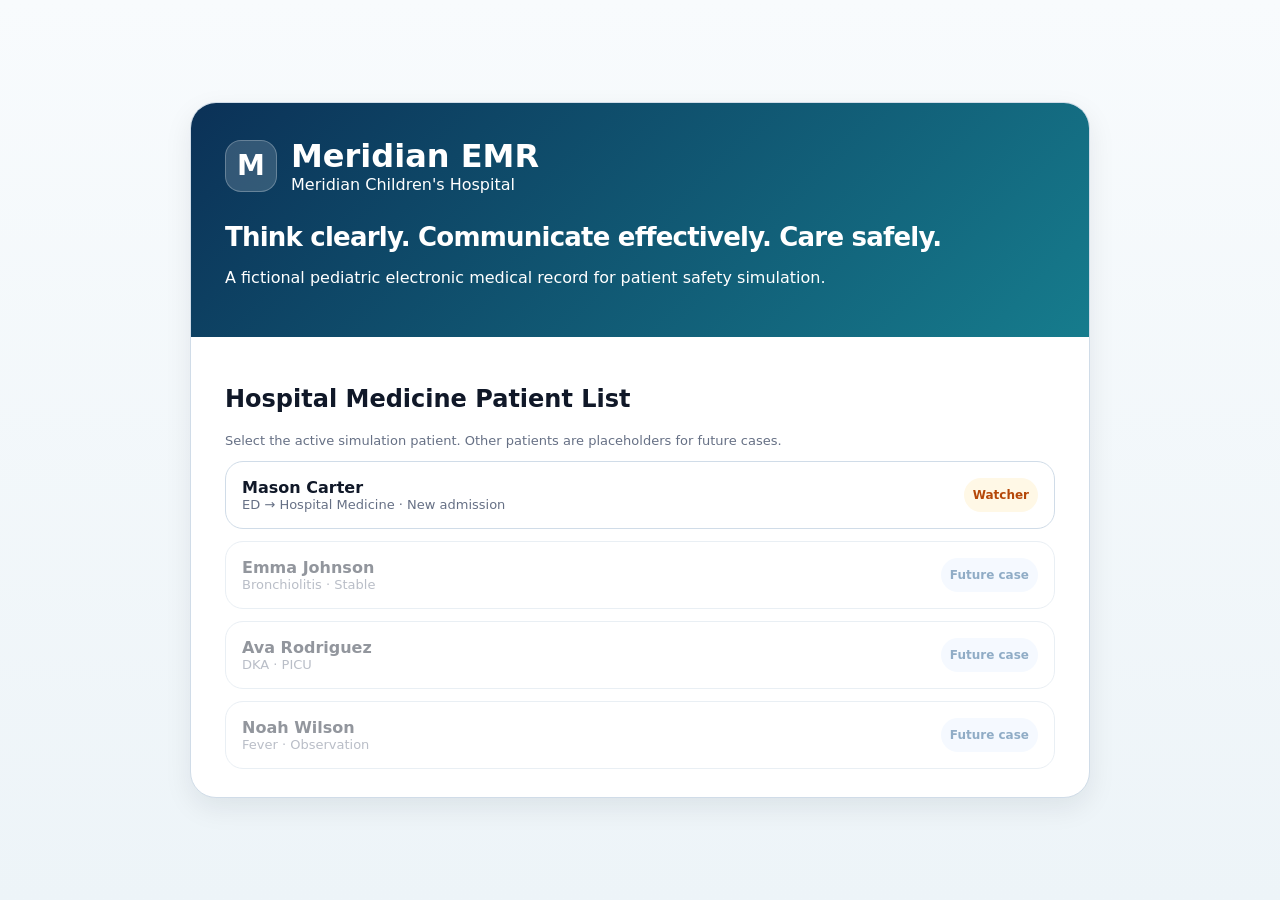
==== index.html @ d7970d20 "Add files via upload" ====
<!doctype html>
<html lang="en">
<head>
  <meta charset="utf-8">
  <meta name="viewport" content="width=device-width, initial-scale=1">
  <title>Meridian EMR v3.0</title>
  <link rel="stylesheet" href="style.css">
</head>
<body>
  <div id="app"></div>
  <script src="data.js"></script>
  <script src="app.js"></script>
</body>
</html>
---- style.css ----
:root{
  --ink:#101828;--muted:#667085;--bg:#f3f6f9;--card:#fff;--line:#d0dce8;
  --navy:#0b3157;--blue:#1f66c1;--teal:#167c8d;--sky:#eaf6fb;
  --red:#d92d20;--green:#079455;--amber:#b54708;--purple:#6941c6;
  --shadow:0 10px 28px rgba(16,24,40,.08)
}
*{box-sizing:border-box}body{margin:0;background:linear-gradient(#f8fbfd,#edf4f8);color:var(--ink);font-family:Inter,system-ui,-apple-system,Segoe UI,Roboto,Arial,sans-serif}button{font:inherit}
.login{min-height:100vh;display:grid;place-items:center;padding:24px}.login-card{width:min(900px,100%);background:white;border:1px solid var(--line);border-radius:26px;box-shadow:var(--shadow);overflow:hidden}.login-hero{padding:34px;background:linear-gradient(135deg,var(--navy),var(--teal));color:white}.brand-login{display:flex;gap:14px;align-items:center}.logo{width:52px;height:52px;border-radius:16px;background:rgba(255,255,255,.16);display:grid;place-items:center;border:1px solid rgba(255,255,255,.25);font-weight:900;font-size:28px}.login h1{margin:0;font-size:32px}.tagline{font-size:26px;font-weight:850;margin:28px 0 6px;letter-spacing:-.03em}.login-body{padding:28px 34px}.patient-list{display:grid;gap:12px}.patient-tile{border:1px solid var(--line);border-radius:18px;padding:16px;display:flex;justify-content:space-between;cursor:pointer;background:#fff}.patient-tile:hover{border-color:#8fbfcb;box-shadow:0 8px 20px rgba(16,24,40,.08)}.patient-tile.disabled{opacity:.45;cursor:not-allowed}.muted{color:var(--muted);font-size:13px}
.app{min-height:100vh}.topbar{height:58px;background:#fbfdff;border-bottom:1px solid #b9c8d8;display:flex;align-items:stretch;justify-content:space-between;position:sticky;top:0;z-index:20;box-shadow:0 2px 10px rgba(16,24,40,.06)}.brand{display:flex;align-items:center;gap:10px;padding:0 18px;min-width:268px;border-right:1px solid var(--line);cursor:pointer}.brand-mark{width:34px;height:34px;border-radius:10px;background:linear-gradient(135deg,var(--navy),var(--teal));color:white;display:grid;place-items:center;font-weight:900}.brand-title{font-weight:950;line-height:1.05}.brand-title small{display:block;color:var(--muted);font-weight:650;font-size:11px;margin-top:3px}.top-right{display:flex;align-items:center;gap:12px;padding:0 16px}.phase-buttons{display:flex;gap:6px;flex-wrap:wrap;justify-content:flex-end}.phase-buttons button{border:1px solid #adc0d1;background:white;color:var(--navy);border-radius:8px;padding:7px 14px;font-size:12px;font-weight:850;cursor:pointer}.phase-buttons button.active{background:var(--navy);color:white}.faculty-btn,.primary{border:1px solid var(--blue);background:var(--blue);color:white;border-radius:8px;padding:8px 12px;font-weight:850;cursor:pointer}
.folder-tabs{height:48px;background:#f3f7fb;border-bottom:1px solid #b9c8d8;display:flex;align-items:end;padding:0 18px;overflow-x:auto}.folder-tabs button{min-width:104px;margin-right:2px;padding:11px 13px 10px;border:1px solid #b7c6d6;border-bottom:0;border-radius:12px 12px 0 0;background:linear-gradient(#fff,#eaf0f6);font-weight:850;cursor:pointer;color:#102a43}.folder-tabs button.active{background:white;border-top:3px solid var(--teal);padding-top:9px;color:#064e7b}.count{display:inline-grid;place-items:center;min-width:18px;height:18px;border-radius:99px;background:#e7eef8;color:#234a73;font-size:11px;font-weight:850;margin-left:5px}
.patient-banner{background:white;border-bottom:1px solid var(--line);padding:10px 16px;display:grid;grid-template-columns:300px 1fr;gap:16px}.patient-left{display:grid;grid-template-columns:88px 1fr;gap:14px}.photo{width:88px;height:88px;border-radius:10px;overflow:hidden;border:1px solid var(--line);background:#eef6fb}.photo img{width:100%;height:100%;object-fit:cover}.photo svg{width:100%;height:100%}.patient-name h2{margin:2px 0 8px;font-size:28px;letter-spacing:-.035em}.demo-grid{display:grid;grid-template-columns:70px 1fr;gap:4px 8px;font-size:13px}.demo-grid b{font-weight:850}.banner-card{border:1px solid var(--line);border-radius:12px;background:#fbfdff;overflow:hidden}.banner-top{display:grid;grid-template-columns:repeat(8,1fr);border-bottom:1px solid var(--line)}.banner-item{padding:8px 10px;border-right:1px solid var(--line);min-height:58px}.banner-item:last-child{border-right:0}.banner-item span{display:block;color:var(--muted);font-size:10px;text-transform:uppercase;letter-spacing:.08em;font-weight:950}.banner-item strong{display:block;margin-top:6px}.vital-strip{display:grid;grid-template-columns:repeat(6,1fr);padding:6px 10px}.vital span{display:inline;color:var(--muted);font-size:12px;margin-right:5px}.vital strong{font-size:14px}.pill{display:inline-flex;align-items:center;border-radius:999px;padding:4px 9px;font-size:12px;font-weight:900;background:#e9f3ff;color:#0b4a83}.pill.red{background:#fff1f0;color:var(--red)}.pill.green{background:#eafaf2;color:var(--green)}.pill.yellow{background:#fff8e6;color:var(--amber)}
.layout{display:grid;grid-template-columns:275px minmax(0,1fr) 350px;gap:14px;padding:14px}.card{background:white;border:1px solid var(--line);border-radius:14px;box-shadow:0 2px 8px rgba(16,24,40,.04);overflow:hidden;margin-bottom:14px}.card-head{padding:11px 14px;background:#fbfdff;border-bottom:1px solid var(--line);display:flex;justify-content:space-between;align-items:center}.card-head h3{margin:0;font-size:13px;color:#0b3c69;text-transform:uppercase;letter-spacing:.03em}.card-body{padding:14px}.main-title{display:flex;justify-content:space-between;gap:12px;align-items:flex-start;margin-bottom:10px}.main-title h2{margin:0;font-size:24px}.main-title p{margin:4px 0 0;color:var(--muted)}.prompt{background:#f1fbfd;border:1px solid #b8dbe4;border-radius:10px;padding:10px 12px;font-weight:760;color:#123f4c;margin-bottom:12px}.auth-q{border-left:4px solid var(--teal);background:#fff;padding:10px 12px;border-radius:10px;border-top:1px solid var(--line);border-right:1px solid var(--line);border-bottom:1px solid var(--line);margin-bottom:12px;font-weight:850}.chart-nav button{width:100%;border:0;border-bottom:1px solid #edf2f7;background:#fff;text-align:left;padding:11px 14px;font-weight:800;cursor:pointer;display:flex;justify-content:space-between}.chart-nav button.active{background:#eaf6fb;border-left:4px solid var(--blue);padding-left:10px;color:#0b4a83}
.summary-grid{display:grid;grid-template-columns:1fr 1fr 1fr 1fr;gap:0;border:1px solid var(--line);border-radius:12px;overflow:hidden}.mini{background:#fff;padding:14px;border-right:1px solid var(--line)}.mini:last-child{border-right:0}.mini h4{margin:0 0 10px;text-transform:uppercase;font-size:12px;color:#0b3c69;letter-spacing:.04em}.mini ul{padding-left:18px;margin:0}.mini li{margin:7px 0}.two-col{display:grid;grid-template-columns:1fr 1fr;gap:0;border:1px solid var(--line);border-radius:12px;overflow:hidden;margin-top:12px}.two-col .mini{border-right:1px solid var(--line)}
.table{width:100%;border-collapse:collapse;font-size:13px}.table th,.table td{padding:10px;border-bottom:1px solid #e8eef3;text-align:left;vertical-align:top}.table th{font-size:10px;text-transform:uppercase;letter-spacing:.07em;color:var(--muted);background:#fbfdff}.flag-critical,.flag-high,.flag-low{color:var(--red);font-weight:950}.flag-prelim,.flag-pending{color:var(--amber);font-weight:950}
.note-list{display:grid;gap:8px}.note-card{border:1px solid var(--line);border-radius:12px;background:white;overflow:hidden}.note-summary{display:grid;grid-template-columns:28px 1.4fr .8fr .8fr;gap:10px;align-items:center;padding:12px;cursor:pointer}.note-summary:hover{background:#fbfdff}.note-title{font-weight:900;color:#0b3157}.note-meta{font-size:12px;color:var(--muted)}.note-preview{grid-column:2/-1;color:#344054;font-size:13px;margin-top:-4px}.note-detail{padding:14px 16px;border-top:1px solid #edf2f7;white-space:pre-wrap;line-height:1.48;background:#fff}.note-icon{color:var(--blue);font-weight:950}.note-tag{display:inline-block;border-radius:999px;background:#eef4ff;color:#1849a9;font-size:11px;font-weight:850;padding:3px 8px;margin-left:8px}
.results-grid{display:grid;grid-template-columns:repeat(2,minmax(260px,1fr));gap:12px}.result-trend{margin-top:12px;border:1px solid var(--line);border-radius:12px;overflow:hidden}.micro-status{border-left:4px solid var(--amber);padding:10px 12px;background:#fff8e6;border-radius:10px;margin-bottom:12px;font-weight:850}.micro-status.critical{border-color:var(--red);background:#fff1f0;color:#7a271a}
.order-list{display:grid;gap:8px}.order-card{border:1px solid var(--line);border-radius:12px;padding:12px;background:#fff;display:grid;grid-template-columns:1fr auto;gap:10px}.order-title{font-weight:950;color:#0b3157}.order-sub{font-size:12px;color:var(--muted);margin-top:3px}.order-type{font-size:11px;font-weight:850;text-transform:uppercase;color:var(--muted)}.status{font-size:11px;border-radius:6px;padding:4px 8px;height:max-content;font-weight:900;background:#eafaf2;color:var(--green)}.status.missing{background:#fff1f0;color:var(--red)}.status.completed{background:#e9f3ff;color:#0b4a83}.status.process{background:#fff8e6;color:var(--amber)}
.mar-grid{overflow:auto}.mar-table{min-width:780px;width:100%;border-collapse:separate;border-spacing:0;font-size:13px}.mar-table th{background:#f8fbfd;color:#475467;text-transform:uppercase;font-size:10px;letter-spacing:.07em;border-bottom:1px solid var(--line);padding:10px;text-align:left}.mar-table td{border-bottom:1px solid #edf2f7;padding:12px 10px}.med-name{font-weight:950;color:#0b3157}.med-time{font-weight:900;color:#0e6271}
.flow-wrap{overflow-x:auto;border:1px solid var(--line);border-radius:12px}.flowsheet{min-width:760px;width:100%;border-collapse:separate;border-spacing:0;font-size:13px}.flowsheet th{background:#f8fbfd;color:#475467;text-transform:uppercase;font-size:10px;letter-spacing:.07em;border-bottom:1px solid var(--line);padding:10px;text-align:center}.flowsheet th:first-child{text-align:left;position:sticky;left:0;background:#f8fbfd;z-index:1}.flowsheet td{border-bottom:1px solid #edf2f7;padding:10px;text-align:center}.flowsheet td:first-child{font-weight:850;text-align:left;position:sticky;left:0;background:white;z-index:1}.abn{background:#fff4ed;color:#9a3412;font-weight:850}.crit{background:#fff1f0;color:#b42318;font-weight:950}.trend-grid{display:grid;grid-template-columns:repeat(2,minmax(260px,1fr));gap:12px}.trend{border:1px solid var(--line);border-radius:12px;padding:12px;background:white}.trend-top{display:flex;justify-content:space-between;font-weight:900}.trend-top small{color:var(--muted)}.chart{width:100%;height:125px;overflow:visible}.axis{stroke:#d7e1ea;stroke-width:1}.line-red{fill:none;stroke:#e11d2e;stroke-width:3}.line-blue{fill:none;stroke:#2367d1;stroke-width:3}.dot-red{fill:#e11d2e}.dot-blue{fill:#2367d1}.lab{font-size:10px;fill:#42526a;font-weight:800}.xlab{font-size:9px;fill:#667085}
.growth-wrap{display:grid;grid-template-columns:1.3fr .7fr;gap:14px}.growth-chart{border:1px solid var(--line);border-radius:12px;background:#fff;padding:12px}.growth-dot{fill:#1f66c1}.growth-dot-current{fill:#d92d20}.growth-line{stroke:#98a2b3;stroke-width:2;fill:none;stroke-dasharray:5 4}.growth-axis{stroke:#d0dce8;stroke-width:1}.growth-label{font-size:10px;fill:#475467}.growth-warning{background:#fff1f0;border:1px solid #fecdca;color:#7a271a;border-radius:12px;padding:12px;font-weight:850}
.msg{border-bottom:1px solid #edf2f7;padding:12px 4px}.msg:last-child{border-bottom:0}.msg-head{display:grid;grid-template-columns:36px 1fr auto;gap:10px;align-items:start}.avatar{width:34px;height:34px;border-radius:50%;display:grid;place-items:center;color:white;font-size:10px;font-weight:950;background:var(--purple)}.avatar.ph{background:#f97316}.avatar.micro{background:#16a34a}.avatar.ort{background:#2878c7}.avatar.picu{background:#0ea5b7}.unread{width:8px;height:8px;background:#e11d2e;border-radius:50%;display:inline-block;margin-left:8px}.msg .time{color:var(--muted);font-size:12px}.msg .from{font-weight:950}.timeline-item{display:grid;grid-template-columns:58px 1fr;gap:8px;border-bottom:1px solid #edf2f7;padding:9px 0;font-size:13px}.timeline-item time{font-weight:950;color:#0e6271}.faculty{position:fixed;right:14px;bottom:14px;z-index:30}.faculty-panel{display:none;width:min(410px,calc(100vw - 28px));background:white;border:1px solid var(--line);border-radius:20px;box-shadow:var(--shadow);overflow:hidden}.faculty-panel.open{display:block}.faculty-panel .card-body{max-height:60vh;overflow:auto}.reveal{padding:12px;border:1px dashed var(--teal);border-radius:12px;background:#f2fbfd;margin-top:12px}.reveal input{padding:9px;border:1px solid var(--line);border-radius:10px;width:120px}.faculty-clue{background:#fffbeb;border:1px solid #fedf89;border-radius:10px;padding:10px;margin:8px 0}.hidden{display:none}.footer{text-align:center;padding:20px;color:var(--muted);font-size:12px}
@media(max-width:1250px){.layout{grid-template-columns:250px 1fr}.rightcol{grid-column:1/-1}.patient-banner{grid-template-columns:1fr}.banner-top{grid-template-columns:repeat(4,1fr)}.summary-grid{grid-template-columns:1fr 1fr}.growth-wrap{grid-template-columns:1fr}}
@media(max-width:850px){.layout{grid-template-columns:1fr}.topbar{height:auto;align-items:flex-start;flex-direction:column}.brand{width:100%;min-width:0;border-right:0;padding:10px 14px}.top-right{padding:8px 14px;align-items:flex-start;flex-direction:column}.folder-tabs{padding:0 8px}.folder-tabs button{min-width:94px;padding:11px}.patient-banner{padding:12px}.patient-left{grid-template-columns:82px 1fr}.photo{width:82px;height:82px}.banner-top{grid-template-columns:repeat(2,1fr)}.vital-strip{grid-template-columns:repeat(2,1fr);gap:8px}.summary-grid,.two-col{grid-template-columns:1fr}.mini{border-right:0;border-bottom:1px solid var(--line)}.note-summary{grid-template-columns:28px 1fr}.note-meta,.note-preview{grid-column:2}.results-grid,.trend-grid{grid-template-columns:1fr}}
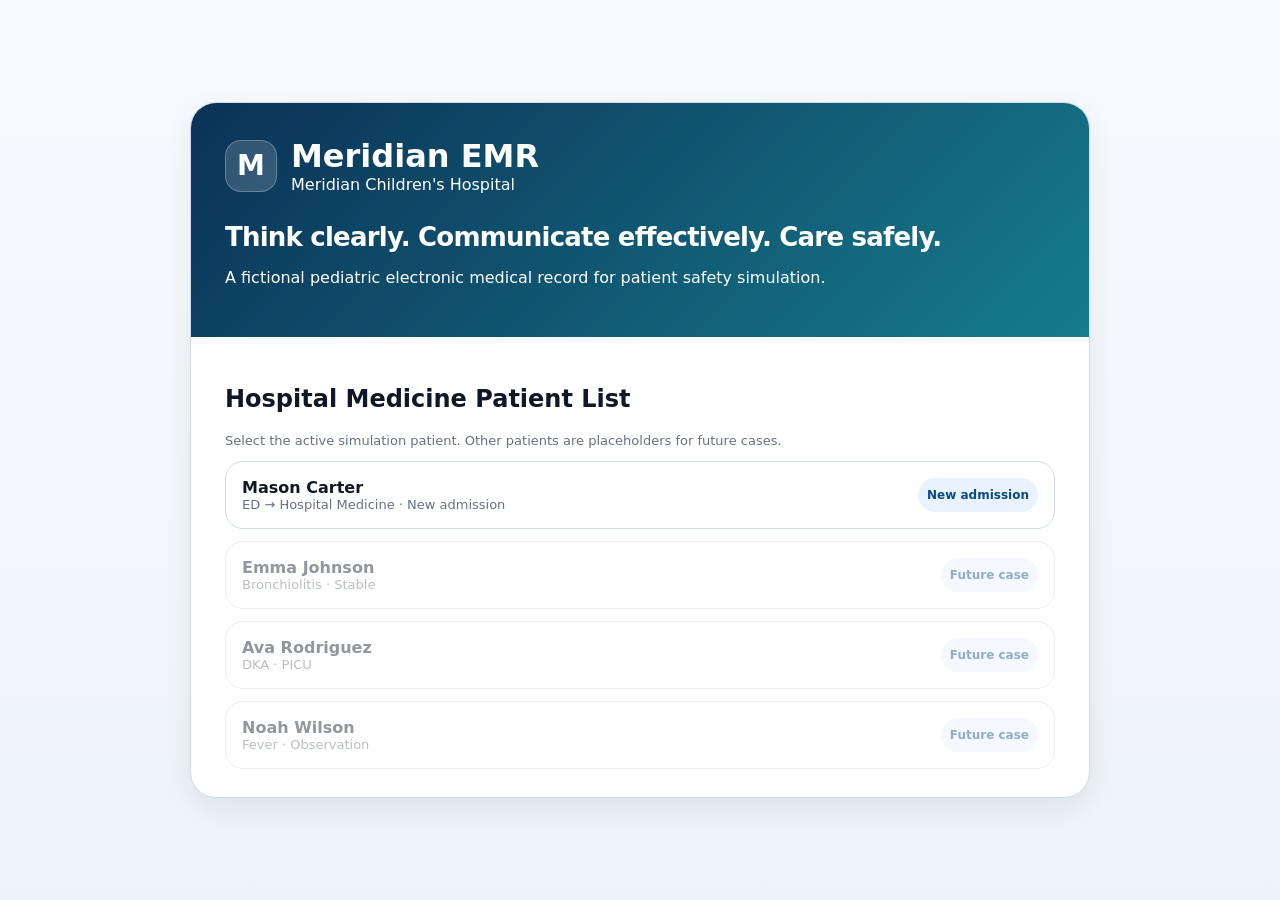
==== commit f2621b69: "Add files via upload" ====
--- a/index.html
+++ b/index.html
@@ -3,7 +3,7 @@
 <head>
   <meta charset="utf-8">
   <meta name="viewport" content="width=device-width, initial-scale=1">
-  <title>Meridian EMR v3.0</title>
+  <title>Meridian EMR v5.8</title>
   <link rel="stylesheet" href="style.css">
 </head>
 <body>
--- a/style.css
+++ b/style.css
@@ -22,3 +22,496 @@
 .msg{border-bottom:1px solid #edf2f7;padding:12px 4px}.msg:last-child{border-bottom:0}.msg-head{display:grid;grid-template-columns:36px 1fr auto;gap:10px;align-items:start}.avatar{width:34px;height:34px;border-radius:50%;display:grid;place-items:center;color:white;font-size:10px;font-weight:950;background:var(--purple)}.avatar.ph{background:#f97316}.avatar.micro{background:#16a34a}.avatar.ort{background:#2878c7}.avatar.picu{background:#0ea5b7}.unread{width:8px;height:8px;background:#e11d2e;border-radius:50%;display:inline-block;margin-left:8px}.msg .time{color:var(--muted);font-size:12px}.msg .from{font-weight:950}.timeline-item{display:grid;grid-template-columns:58px 1fr;gap:8px;border-bottom:1px solid #edf2f7;padding:9px 0;font-size:13px}.timeline-item time{font-weight:950;color:#0e6271}.faculty{position:fixed;right:14px;bottom:14px;z-index:30}.faculty-panel{display:none;width:min(410px,calc(100vw - 28px));background:white;border:1px solid var(--line);border-radius:20px;box-shadow:var(--shadow);overflow:hidden}.faculty-panel.open{display:block}.faculty-panel .card-body{max-height:60vh;overflow:auto}.reveal{padding:12px;border:1px dashed var(--teal);border-radius:12px;background:#f2fbfd;margin-top:12px}.reveal input{padding:9px;border:1px solid var(--line);border-radius:10px;width:120px}.faculty-clue{background:#fffbeb;border:1px solid #fedf89;border-radius:10px;padding:10px;margin:8px 0}.hidden{display:none}.footer{text-align:center;padding:20px;color:var(--muted);font-size:12px}
 @media(max-width:1250px){.layout{grid-template-columns:250px 1fr}.rightcol{grid-column:1/-1}.patient-banner{grid-template-columns:1fr}.banner-top{grid-template-columns:repeat(4,1fr)}.summary-grid{grid-template-columns:1fr 1fr}.growth-wrap{grid-template-columns:1fr}}
 @media(max-width:850px){.layout{grid-template-columns:1fr}.topbar{height:auto;align-items:flex-start;flex-direction:column}.brand{width:100%;min-width:0;border-right:0;padding:10px 14px}.top-right{padding:8px 14px;align-items:flex-start;flex-direction:column}.folder-tabs{padding:0 8px}.folder-tabs button{min-width:94px;padding:11px}.patient-banner{padding:12px}.patient-left{grid-template-columns:82px 1fr}.photo{width:82px;height:82px}.banner-top{grid-template-columns:repeat(2,1fr)}.vital-strip{grid-template-columns:repeat(2,1fr);gap:8px}.summary-grid,.two-col{grid-template-columns:1fr}.mini{border-right:0;border-bottom:1px solid var(--line)}.note-summary{grid-template-columns:28px 1fr}.note-meta,.note-preview{grid-column:2}.results-grid,.trend-grid{grid-template-columns:1fr}}
+
+.notes-split{display:grid;grid-template-columns:310px minmax(0,1fr);gap:14px;min-height:520px}
+.notes-list-pane{border:1px solid var(--line);border-radius:12px;overflow:hidden;background:#fff;align-self:start}
+.note-picker{width:100%;border:0;border-bottom:1px solid #edf2f7;background:#fff;text-align:left;padding:12px;cursor:pointer;display:grid;gap:4px}
+.note-picker:hover{background:#fbfdff}.note-picker.active{background:#eaf6fb;border-left:4px solid var(--blue);padding-left:8px}
+.note-picker strong{color:#0b3157;font-size:14px}.note-picker small{color:var(--muted)}.note-picker em{font-style:normal;color:#344054;font-size:12px;line-height:1.25}
+.note-kind{font-size:10px;text-transform:uppercase;letter-spacing:.08em;color:#667085;font-weight:950}
+.note-reader{border:1px solid var(--line);border-radius:12px;background:#fff;overflow:hidden}
+.note-reader-head{padding:16px;border-bottom:1px solid #edf2f7;background:#fbfdff}.note-reader-head h3{margin:8px 0 4px;font-size:22px}.note-reader-head p{margin:0;color:var(--muted)}
+.note-detail.open{display:block;border-bottom:0;min-height:360px;font-size:15px}
+@media(max-width:900px){.notes-split{grid-template-columns:1fr}.note-reader{min-height:auto}}
+
+
+/* v3.2 Notes polish */
+.notes-split{display:grid;grid-template-columns:320px minmax(0,1fr);gap:14px;min-height:560px}
+.notes-list-pane{border:1px solid var(--line);border-radius:12px;overflow:hidden;background:#fff;align-self:start}
+.note-picker{width:100%;border:0;border-bottom:1px solid #edf2f7;background:#fff;text-align:left;padding:12px;cursor:pointer;display:grid;gap:4px}
+.note-picker:hover{background:#fbfdff}
+.note-picker.active{background:#e6f4ff;border-left:5px solid #0b67c2;padding-left:7px}
+.note-picker strong{color:#0b3157;font-size:15px;line-height:1.2}
+.note-picker small{color:var(--muted);font-size:12px}
+.note-picker em{font-style:normal;color:#344054;font-size:12px;line-height:1.25}
+.note-kind{font-size:10px;text-transform:uppercase;letter-spacing:.08em;color:#667085;font-weight:950}
+.note-reader{border:1px solid var(--line);border-radius:12px;background:#fff;overflow:hidden}
+.note-reader-head{padding:16px;border-bottom:1px solid #edf2f7;background:#fbfdff}
+.note-reader-head h3{margin:8px 0 4px;font-size:24px;letter-spacing:-.02em}
+.note-reader-head p{margin:0;color:var(--muted)}
+.note-tag{display:inline-block;background:#eef5ff;color:#1d4f91;border-radius:999px;padding:3px 9px;font-size:11px;font-weight:800}
+.note-detail.open{display:block;border-bottom:0;min-height:390px;font-size:15px;line-height:1.55}
+.order-type{letter-spacing:.06em}
+@media(max-width:900px){.notes-split{grid-template-columns:1fr}.note-reader{min-height:auto}}
+
+.timeline-item{grid-template-columns:82px 1fr}.timeline-item time{font-size:12px}
+
+
+/* v4.1 Results Review: Epic-like lab grid */
+.lab-review{overflow:auto;border:1px solid var(--line);border-radius:12px;background:#fff}
+.lab-grid{display:grid;grid-template-columns:210px repeat(var(--cols), minmax(130px, 1fr));min-width:880px;font-size:13px}
+.lab-cell{padding:7px 9px;border-right:1px solid #dbe5ee;border-bottom:1px solid #e8eef3;min-height:30px;background:#fff}
+.lab-head{background:#eef8f5;font-weight:900;color:#0b3157;text-align:center}
+.lab-sticky{position:sticky;left:0;z-index:2;text-align:left}
+.lab-section{grid-column:1 / -1;background:#dff3f0;color:#005f73;font-weight:950;padding:7px 9px;border-bottom:1px solid #c5ded9;text-transform:uppercase}
+.lab-row-name{background:#eef4f8;color:#0057a3;font-weight:800;position:sticky;left:0;z-index:1}
+.lab-grid .flag-high,.lab-grid .flag-low,.lab-grid .flag-critical{color:#d92d20;font-weight:950}
+.photo img{object-position:center center}
+.pill.green{background:#eafaf2;color:#067647}
+
+
+/* v4.2 patient photo and banner polish */
+.photo img{object-fit:cover;object-position:center center}
+.patient-name h2 .pill{display:none}
+.main-title .pill{display:none}
+
+
+/* v4.3 Results Review cleanup */
+.lab-grid{
+  display:grid;
+  grid-template-columns:230px repeat(var(--timecols), minmax(180px, 1fr));
+  min-width:780px;
+  font-size:13px;
+}
+.lab-cell{
+  padding:7px 10px;
+  border-right:1px solid #dbe5ee;
+  border-bottom:1px solid #e8eef3;
+  min-height:29px;
+  background:#fff;
+}
+.lab-head{
+  background:#e6f3f1;
+  font-weight:950;
+  color:#0b3157;
+  text-align:center;
+}
+.lab-section{
+  grid-column:1 / -1;
+  background:#d4eee9;
+  color:#005f73;
+  font-weight:950;
+  padding:7px 10px;
+  border-bottom:1px solid #bfdad5;
+  text-transform:uppercase;
+}
+.lab-row-name{
+  background:#edf3f8;
+  color:#0057a3;
+  font-weight:850;
+  position:sticky;
+  left:0;
+  z-index:1;
+}
+.lab-sticky{
+  position:sticky;
+  left:0;
+  z-index:2;
+  text-align:left;
+}
+.patient-banner{padding:8px 16px}
+.banner-item{min-height:50px;padding:7px 10px}
+.vital-strip{padding:5px 10px}
+.photo{background:#e8eef3}
+
+
+/* v4.4 remove phase-title chrome */
+.main-title{display:none}
+.prompt{display:none}
+
+/* v4.4 Epic-like flowsheet */
+.flow-epic{
+  overflow:auto;
+  border:1px solid #b7cbd9;
+  border-radius:8px;
+  background:#fff;
+}
+.flow-grid{
+  display:grid;
+  grid-template-columns:220px repeat(calc(var(--flowcols) - 1), minmax(120px, 1fr));
+  min-width:850px;
+  font-size:13px;
+}
+.flow-cell{
+  min-height:26px;
+  padding:5px 8px;
+  border-right:1px solid #ccd8e3;
+  border-bottom:1px solid #e5edf3;
+  background:#fff;
+  text-align:center;
+}
+.flow-corner{
+  position:sticky;
+  left:0;
+  z-index:3;
+  background:#f1f8f6;
+  text-align:right;
+  font-weight:900;
+  color:#001f3f;
+}
+.flow-time{
+  background:#e5f3ef;
+  color:#001f3f;
+  font-weight:900;
+  text-align:center;
+}
+.flow-section{
+  grid-column:1 / -1;
+  background:#cde7ec;
+  color:#005f73;
+  font-weight:950;
+  padding:5px 8px;
+  border-bottom:1px solid #a8cbd3;
+  border-top:1px solid #a8cbd3;
+}
+.flow-row-name{
+  position:sticky;
+  left:0;
+  z-index:2;
+  background:#e9f1f7;
+  color:#0057a3;
+  font-weight:800;
+  text-align:left;
+}
+.flow-grid .abn{background:#fff4ed;color:#9a3412;font-weight:850}
+.flow-grid .crit{background:#fff1f0;color:#b42318;font-weight:950}
+
+
+/* Meridian v5.0 production polish */
+.patient-banner{
+  padding:7px 14px;
+  grid-template-columns:270px 1fr;
+  gap:14px;
+}
+.patient-left{
+  grid-template-columns:78px 1fr;
+  gap:12px;
+}
+.photo{
+  width:78px;
+  height:78px;
+  border-radius:9px;
+}
+.photo img{
+  object-fit:cover;
+  object-position:center center;
+}
+.patient-name h2{
+  font-size:26px;
+  margin:0 0 6px;
+}
+.demo-grid{
+  font-size:12px;
+  gap:3px 7px;
+}
+.banner-item{
+  min-height:46px;
+  padding:6px 9px;
+}
+.banner-item span{
+  font-size:9px;
+}
+.banner-item strong{
+  margin-top:4px;
+}
+.vital-strip{
+  padding:5px 9px;
+}
+.vital span{
+  font-size:11px;
+}
+.vital strong{
+  font-size:13px;
+}
+.main-title,.prompt{
+  display:none !important;
+}
+
+/* More chart real estate now that duplicate chart review nav is removed */
+.layout{
+  grid-template-columns:275px minmax(0,1fr) 350px;
+}
+aside > .card:empty{
+  display:none;
+}
+
+/* Top tabs: slightly tighter */
+.folder-tabs button{
+  min-width:auto;
+  padding-left:16px;
+  padding-right:16px;
+}
+
+/* Results Review: calmer Epic-like grid */
+.lab-review{
+  border:1px solid #c7d6e2;
+  border-radius:10px;
+}
+.lab-grid{
+  grid-template-columns:230px repeat(var(--timecols), minmax(180px, 1fr));
+  min-width:780px;
+}
+.lab-cell{
+  padding:6px 10px;
+  min-height:28px;
+  border-right:1px solid #d9e3eb;
+  border-bottom:1px solid #edf2f6;
+}
+.lab-head{
+  background:#e7f2f0;
+  color:#0b3157;
+}
+.lab-section{
+  background:#d9efec;
+  color:#005f73;
+  border-top:1px solid #bad7d2;
+  border-bottom:1px solid #bad7d2;
+}
+.lab-row-name{
+  background:#edf4f8;
+  color:#0057a3;
+}
+
+/* Flowsheet section colors closer to clinical EMR */
+.flow-section:nth-of-type(odd){
+  background:#d2eaf0;
+}
+.flow-section{
+  background:#d2eaf0;
+}
+.flow-time,.flow-corner{
+  background:#eef8f6;
+}
+.flow-row-name{
+  background:#eaf2f8;
+}
+.flow-cell{
+  min-height:25px;
+}
+
+/* Keep right rail tidy */
+.rightcol .card-body{
+  padding:12px;
+}
+.order-card{
+  padding:10px;
+}
+
+
+/* v5.1 new-information navigation prompts */
+.new-badge{
+  display:inline-flex;
+  align-items:center;
+  gap:3px;
+  min-width:20px;
+  height:18px;
+  padding:0 6px;
+  border-radius:999px;
+  background:#e8f2ff;
+  color:#0b4a83;
+  font-size:11px;
+  font-weight:950;
+  margin-left:5px;
+}
+.new-dot{
+  display:inline-block;
+  width:7px;
+  height:7px;
+  border-radius:50%;
+  background:#1f66c1;
+  vertical-align:middle;
+}
+.note-picker.unread-note strong{
+  font-weight:950;
+}
+.note-picker.unread-note{
+  background:linear-gradient(90deg,#f3f9ff 0%,#ffffff 70%);
+}
+.note-kind .new-dot{
+  margin-right:4px;
+}
+
+
+/* Meridian v5.4 UI freeze */
+.folder-tabs .count{display:none !important}
+
+.patient-left{grid-template-columns:82px 1fr}
+.photo{width:82px;height:82px;border-radius:8px;background:#eef3f7;box-shadow:inset 0 0 0 1px #cdd8e3}
+.photo img{width:100%;height:100%;object-fit:cover;object-position:center center}
+
+.timeline-divider{
+  margin:12px 0 6px;
+  padding:6px 8px;
+  border-radius:8px;
+  background:#e7f2f0;
+  color:#0b3157;
+  font-weight:950;
+  font-size:12px;
+  text-transform:uppercase;
+  letter-spacing:.03em;
+}
+.timeline-item{grid-template-columns:86px 1fr}
+.timeline-item time{font-size:12px}
+
+.orders-epic{
+  border:1px solid #c7d6e2;
+  border-radius:10px;
+  overflow:hidden;
+  background:#fff;
+}
+.orders-group{
+  border-bottom:1px solid #e2ebf2;
+}
+.orders-group:last-child{border-bottom:0}
+.orders-section{
+  display:inline-block;
+  background:#c8f1e5;
+  color:#00735f;
+  font-weight:950;
+  padding:5px 12px;
+  border-radius:0 0 16px 0;
+  min-width:170px;
+}
+.order-row{
+  display:grid;
+  grid-template-columns:minmax(250px,1.1fr) minmax(360px,2fr) 130px;
+  gap:14px;
+  align-items:start;
+  padding:8px 14px;
+  border-top:1px solid #edf2f7;
+  min-height:40px;
+}
+.order-row:nth-child(odd){background:#fbfdff}
+.order-name{font-weight:900;color:#001f3f}
+.order-detail{color:#111827;line-height:1.3}
+.order-actions{text-align:right}
+@media(max-width:900px){
+  .order-row{grid-template-columns:1fr;gap:4px}
+  .order-actions{text-align:left}
+}
+
+
+/* Meridian v5.5: responsive learner view and faculty UI removal */
+.faculty,.faculty-panel,.faculty-btn,.reveal,.faculty-clue{display:none!important}
+html{-webkit-text-size-adjust:100%}
+body{min-width:0}
+button{touch-action:manipulation}
+.app,.topbar,.folder-tabs,.patient-banner,.layout,.card,.card-body,.maincol,.leftcol,.rightcol{min-width:0}
+.table,.mar-table,.lab-grid,.flow-grid,.orders-epic{max-width:none}
+.table-wrap,.mar-grid,.lab-review,.flow-wrap,.orders-epic{overflow-x:auto;-webkit-overflow-scrolling:touch}
+.folder-tabs{scrollbar-width:thin;overscroll-behavior-x:contain}
+.folder-tabs button,.phase-buttons button{min-height:44px}
+.note-picker{min-height:54px}
+.maincol{min-width:0}
+
+@media(max-width:1100px){
+  .topbar{height:auto;min-height:58px;align-items:flex-start}
+  .brand{min-width:230px}
+  .top-right{flex:1;min-width:0}
+  .phase-buttons{width:100%;flex-wrap:nowrap;overflow-x:auto;justify-content:flex-start;padding-bottom:3px;-webkit-overflow-scrolling:touch}
+  .phase-buttons button{flex:0 0 auto;white-space:nowrap}
+  .layout{grid-template-columns:minmax(220px,260px) minmax(0,1fr)}
+  .rightcol{grid-column:1/-1;display:grid;grid-template-columns:repeat(2,minmax(0,1fr));gap:14px}
+  .rightcol .card{margin-bottom:0}
+  .patient-banner{grid-template-columns:260px minmax(0,1fr)}
+  .banner-top{grid-template-columns:repeat(4,minmax(0,1fr))}
+  .vital-strip{grid-template-columns:repeat(3,minmax(0,1fr));gap:6px 10px}
+}
+
+@media(max-width:820px){
+  .topbar{position:sticky;top:0;flex-direction:column;align-items:stretch}
+  .brand{width:100%;min-width:0;border-right:0;border-bottom:1px solid var(--line);padding:9px 12px}
+  .top-right{width:100%;padding:7px 10px}
+  .phase-buttons{flex-wrap:nowrap}
+  .folder-tabs{height:50px;padding:0 8px;align-items:end;overflow-x:auto}
+  .folder-tabs button{flex:0 0 auto;min-width:auto;padding:10px 13px;white-space:nowrap}
+  .patient-banner{grid-template-columns:1fr;padding:10px;gap:10px}
+  .patient-left{grid-template-columns:72px minmax(0,1fr);gap:10px}
+  .photo{width:72px;height:72px}
+  .patient-name h2{font-size:23px}
+  .demo-grid{grid-template-columns:55px minmax(0,1fr);font-size:12px}
+  .banner-top{grid-template-columns:repeat(2,minmax(0,1fr))}
+  .banner-item{min-height:50px}
+  .vital-strip{grid-template-columns:repeat(3,minmax(0,1fr))}
+  .layout{grid-template-columns:1fr;padding:10px;gap:10px}
+  .maincol{grid-row:1}
+  .leftcol{grid-row:2}
+  .rightcol{grid-row:3;grid-column:auto;grid-template-columns:1fr;gap:10px}
+  .card{border-radius:10px;margin-bottom:10px}
+  .card-body{padding:11px}
+  .notes-split{grid-template-columns:1fr;min-height:0}
+  .notes-list-pane{max-height:300px;overflow-y:auto}
+  .note-reader{min-height:0}
+  .summary-grid,.two-col,.growth-wrap,.trend-grid{grid-template-columns:1fr}
+  .order-row{grid-template-columns:minmax(190px,1fr) minmax(230px,1.4fr) 105px}
+}
+
+@media(max-width:520px){
+  .brand-title small{max-width:245px;overflow:hidden;text-overflow:ellipsis;white-space:nowrap}
+  .phase-buttons button{padding:8px 11px;font-size:11px}
+  .folder-tabs{height:47px}
+  .folder-tabs button{min-height:42px;padding:9px 11px 8px;font-size:12px}
+  .new-badge{min-width:17px;height:17px;padding:0 4px;margin-left:3px}
+  .patient-left{grid-template-columns:62px minmax(0,1fr)}
+  .photo{width:62px;height:62px}
+  .patient-name h2{font-size:21px;margin-bottom:5px}
+  .demo-grid{grid-template-columns:45px minmax(0,1fr);gap:2px 6px;font-size:11px}
+  .banner-top{grid-template-columns:repeat(2,minmax(0,1fr))}
+  .banner-item{padding:7px 8px;min-height:48px;font-size:12px}
+  .banner-item span{font-size:8px}
+  .vital-strip{grid-template-columns:repeat(2,minmax(0,1fr));padding:7px 8px}
+  .vital span{display:block;margin:0;font-size:10px}
+  .vital strong{font-size:13px}
+  .layout{padding:7px;gap:7px}
+  .card-head{padding:10px 11px}
+  .card-body{padding:9px}
+  .card-head h3{font-size:12px}
+  .notes-list-pane{max-height:245px}
+  .note-picker{padding:9px 10px}
+  .note-reader-head{padding:10px}
+  .note-detail{padding:11px;font-size:14px;line-height:1.48}
+  .note-summary{grid-template-columns:25px minmax(0,1fr)}
+  .msg-head{grid-template-columns:31px minmax(0,1fr) auto;gap:8px}
+  .avatar{width:30px;height:30px}
+  .order-row{grid-template-columns:1fr;gap:4px;padding:8px 10px}
+  .order-actions{text-align:left}
+  .timeline-item{grid-template-columns:76px minmax(0,1fr)}
+  .footer{padding:14px 8px}
+}
+
+@media(max-width:360px){
+  .banner-top{grid-template-columns:1fr}
+  .vital-strip{grid-template-columns:1fr 1fr}
+  .patient-name h2{font-size:19px}
+}
+
+
+/* Phase 3 resources */
+.resource-list{display:grid;grid-template-columns:repeat(auto-fit,minmax(240px,1fr));gap:12px}
+.resource-card{display:block;position:relative;border:1px solid var(--line);border-radius:12px;padding:14px 42px 14px 14px;background:#fff;color:var(--ink);text-decoration:none;min-height:120px}
+a.resource-card:hover{border-color:#8fbfcb;background:#fbfdff}
+.resource-type{font-size:10px;text-transform:uppercase;letter-spacing:.07em;color:var(--teal);font-weight:950;margin-bottom:7px}
+.resource-title{font-weight:950;color:#0b3c69;margin-bottom:7px}
+.resource-description{font-size:13px;color:var(--muted);line-height:1.45}
+.resource-open{position:absolute;right:12px;top:12px;color:var(--blue);font-weight:900;font-size:12px}
+
+/* v5.7 decision-making resources */
+.resource-list{grid-template-columns:repeat(auto-fit,minmax(260px,1fr));gap:16px}
+.resource-card{min-height:154px;padding:18px 46px 18px 18px;border-radius:16px;border:1px solid #cddde8;background:linear-gradient(180deg,#fff 0%,#f8fbfd 100%);box-shadow:0 2px 8px rgba(20,53,78,.06);transition:transform .15s ease,border-color .15s ease,box-shadow .15s ease}
+a.resource-card:hover{transform:translateY(-2px);border-color:#5fa8b2;box-shadow:0 7px 18px rgba(20,53,78,.11);background:#fff}
+.resource-card-top{display:flex;align-items:center;gap:9px;margin-bottom:12px}
+.resource-icon{display:inline-flex;align-items:center;justify-content:center;min-width:42px;height:28px;padding:0 7px;border-radius:8px;background:#e7f4f3;color:#08727d;font-size:10px;font-weight:950;letter-spacing:.04em}
+.resource-type{margin:0;color:#647487;font-size:10px}
+.resource-title{font-size:15px;line-height:1.3;margin-bottom:9px;color:#0b3c69}
+.resource-description{font-size:13px;line-height:1.5;color:#526477}
+.resource-open{right:14px;top:17px;background:#edf4fb;border-radius:999px;padding:4px 8px;font-size:10px;color:#0b5b98}
